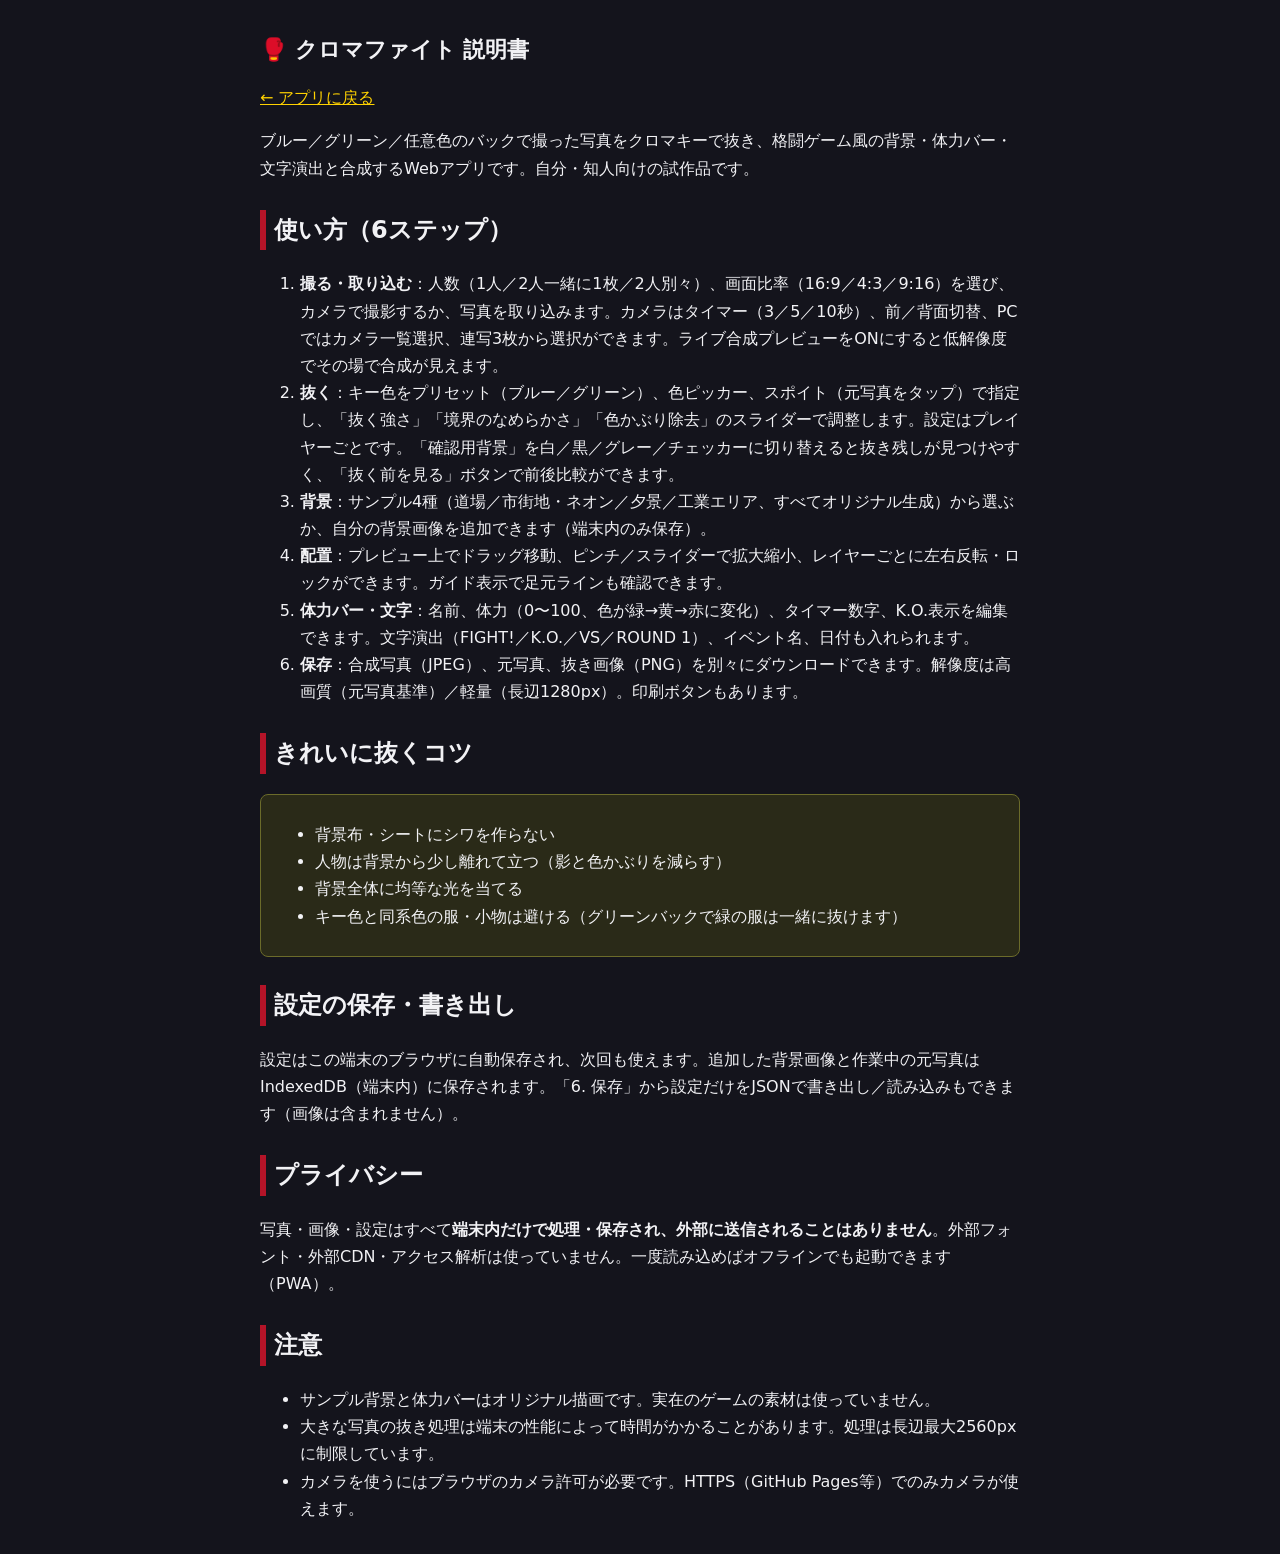
==== manual.html @ 53c2f420 "クロマファイト v1.0.0（説明書付き）" ====
<!DOCTYPE html>
<html lang="ja">
<head>
<meta charset="UTF-8">
<meta name="viewport" content="width=device-width, initial-scale=1">
<title>クロマファイト 説明書</title>
<style>
body{font-family:system-ui,-apple-system,"Hiragino Kaku Gothic ProN",sans-serif;max-width:760px;margin:0 auto;padding:16px;line-height:1.7;background:#14141c;color:#f2f2f5}
h1{font-size:22px}h2{border-left:6px solid #b41428;padding-left:8px;margin-top:28px}
a{color:#ffd200}code{background:#222;padding:2px 6px;border-radius:4px}
.tips{background:#2a2a18;border:1px solid #6b6b2a;border-radius:8px;padding:10px 14px}
</style>
</head>
<body>
<h1>🥊 クロマファイト 説明書</h1>
<p><a href="index.html">← アプリに戻る</a></p>
<p>ブルー／グリーン／任意色のバックで撮った写真をクロマキーで抜き、格闘ゲーム風の背景・体力バー・文字演出と合成するWebアプリです。自分・知人向けの試作品です。</p>

<h2>使い方（6ステップ）</h2>
<ol>
<li><strong>撮る・取り込む</strong>：人数（1人／2人一緒に1枚／2人別々）、画面比率（16:9／4:3／9:16）を選び、カメラで撮影するか、写真を取り込みます。カメラはタイマー（3／5／10秒）、前／背面切替、PCではカメラ一覧選択、連写3枚から選択ができます。ライブ合成プレビューをONにすると低解像度でその場で合成が見えます。</li>
<li><strong>抜く</strong>：キー色をプリセット（ブルー／グリーン）、色ピッカー、スポイト（元写真をタップ）で指定し、「抜く強さ」「境界のなめらかさ」「色かぶり除去」のスライダーで調整します。設定はプレイヤーごとです。「確認用背景」を白／黒／グレー／チェッカーに切り替えると抜き残しが見つけやすく、「抜く前を見る」ボタンで前後比較ができます。</li>
<li><strong>背景</strong>：サンプル4種（道場／市街地・ネオン／夕景／工業エリア、すべてオリジナル生成）から選ぶか、自分の背景画像を追加できます（端末内のみ保存）。</li>
<li><strong>配置</strong>：プレビュー上でドラッグ移動、ピンチ／スライダーで拡大縮小、レイヤーごとに左右反転・ロックができます。ガイド表示で足元ラインも確認できます。</li>
<li><strong>体力バー・文字</strong>：名前、体力（0〜100、色が緑→黄→赤に変化）、タイマー数字、K.O.表示を編集できます。文字演出（FIGHT!／K.O.／VS／ROUND 1）、イベント名、日付も入れられます。</li>
<li><strong>保存</strong>：合成写真（JPEG）、元写真、抜き画像（PNG）を別々にダウンロードできます。解像度は高画質（元写真基準）／軽量（長辺1280px）。印刷ボタンもあります。</li>
</ol>

<h2>きれいに抜くコツ</h2>
<div class="tips">
<ul>
<li>背景布・シートにシワを作らない</li>
<li>人物は背景から少し離れて立つ（影と色かぶりを減らす）</li>
<li>背景全体に均等な光を当てる</li>
<li>キー色と同系色の服・小物は避ける（グリーンバックで緑の服は一緒に抜けます）</li>
</ul>
</div>

<h2>設定の保存・書き出し</h2>
<p>設定はこの端末のブラウザに自動保存され、次回も使えます。追加した背景画像と作業中の元写真はIndexedDB（端末内）に保存されます。「6. 保存」から設定だけをJSONで書き出し／読み込みもできます（画像は含まれません）。</p>

<h2>プライバシー</h2>
<p>写真・画像・設定はすべて<strong>端末内だけで処理・保存され、外部に送信されることはありません</strong>。外部フォント・外部CDN・アクセス解析は使っていません。一度読み込めばオフラインでも起動できます（PWA）。</p>

<h2>注意</h2>
<ul>
<li>サンプル背景と体力バーはオリジナル描画です。実在のゲームの素材は使っていません。</li>
<li>大きな写真の抜き処理は端末の性能によって時間がかかることがあります。処理は長辺最大2560pxに制限しています。</li>
<li>カメラを使うにはブラウザのカメラ許可が必要です。HTTPS（GitHub Pages等）でのみカメラが使えます。</li>
</ul>
</body>
</html>
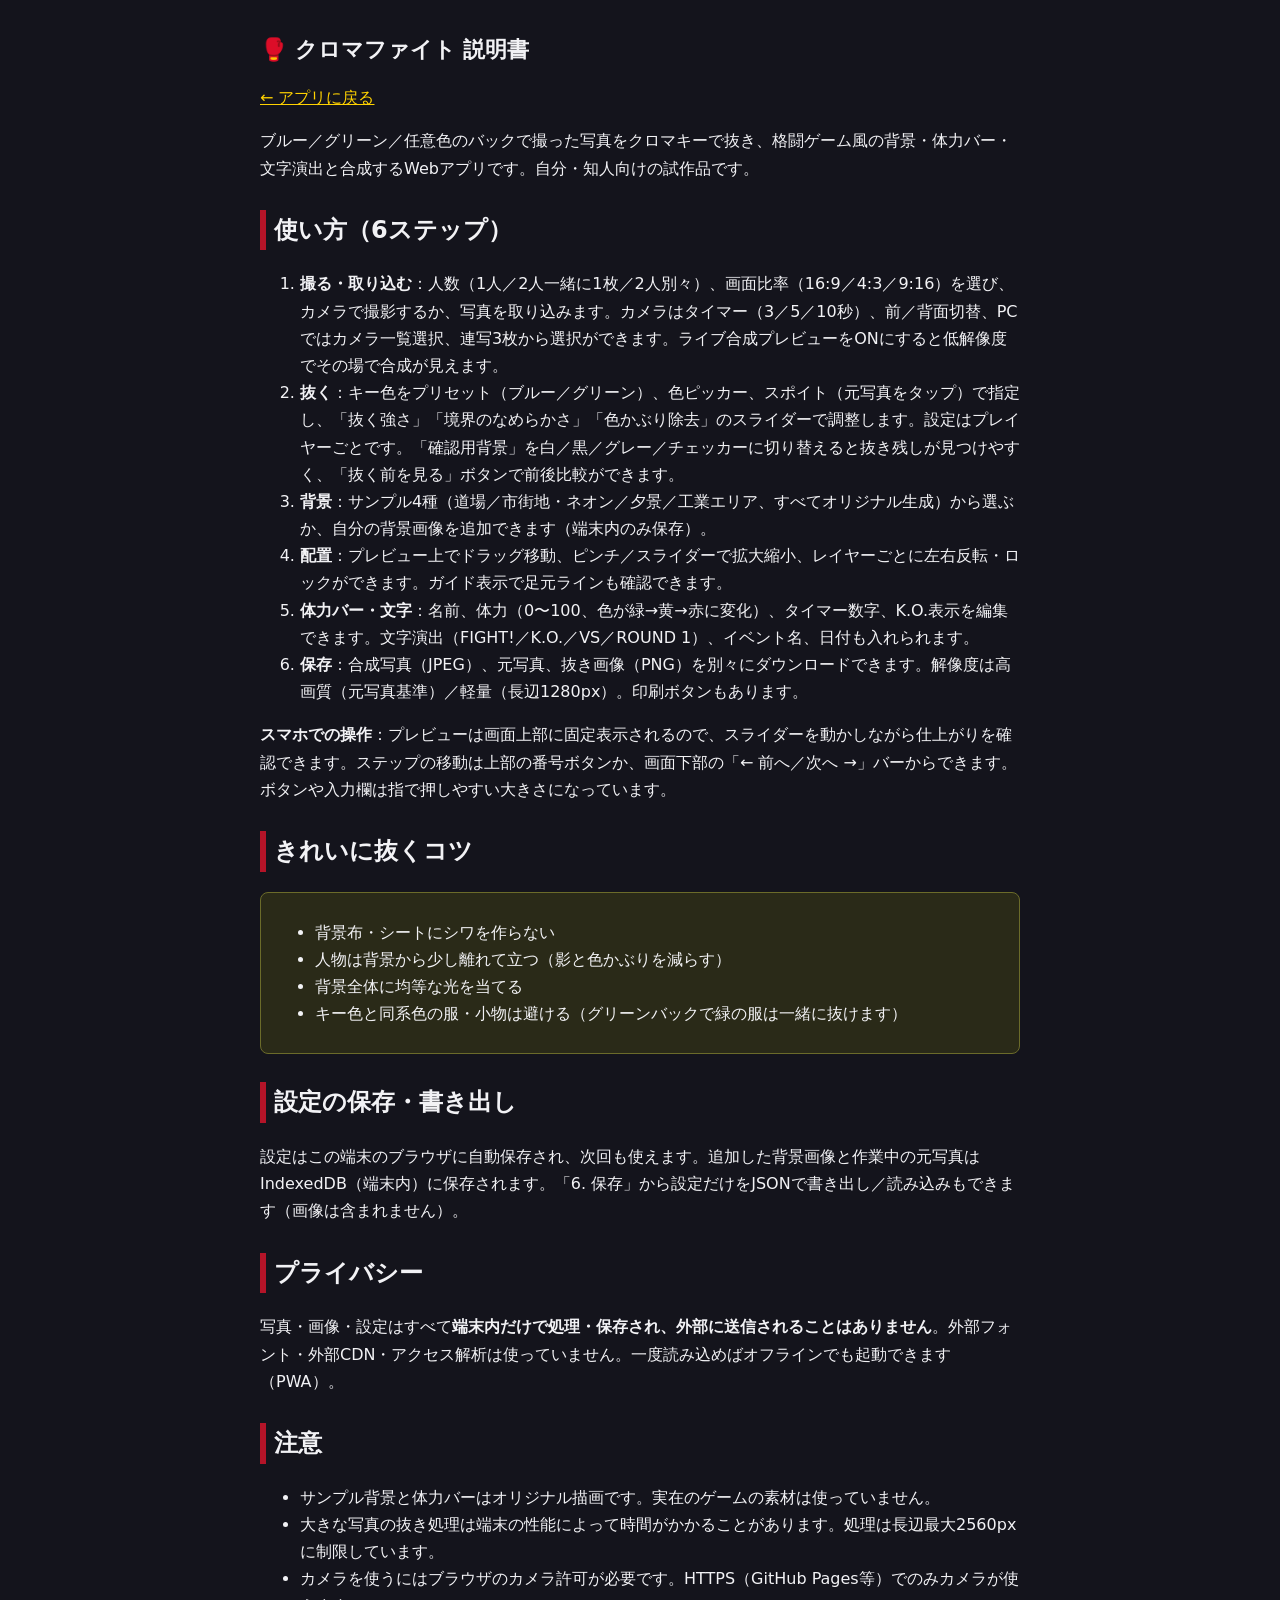
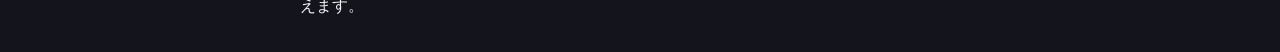
==== commit 367c9e73: "v1.1.0 スマホ向けレイアウト再設計" ====
--- a/manual.html
+++ b/manual.html
@@ -25,6 +25,7 @@
 <li><strong>体力バー・文字</strong>：名前、体力（0〜100、色が緑→黄→赤に変化）、タイマー数字、K.O.表示を編集できます。文字演出（FIGHT!／K.O.／VS／ROUND 1）、イベント名、日付も入れられます。</li>
 <li><strong>保存</strong>：合成写真（JPEG）、元写真、抜き画像（PNG）を別々にダウンロードできます。解像度は高画質（元写真基準）／軽量（長辺1280px）。印刷ボタンもあります。</li>
 </ol>
+<p><strong>スマホでの操作</strong>：プレビューは画面上部に固定表示されるので、スライダーを動かしながら仕上がりを確認できます。ステップの移動は上部の番号ボタンか、画面下部の「← 前へ／次へ →」バーからできます。ボタンや入力欄は指で押しやすい大きさになっています。</p>
 
 <h2>きれいに抜くコツ</h2>
 <div class="tips">
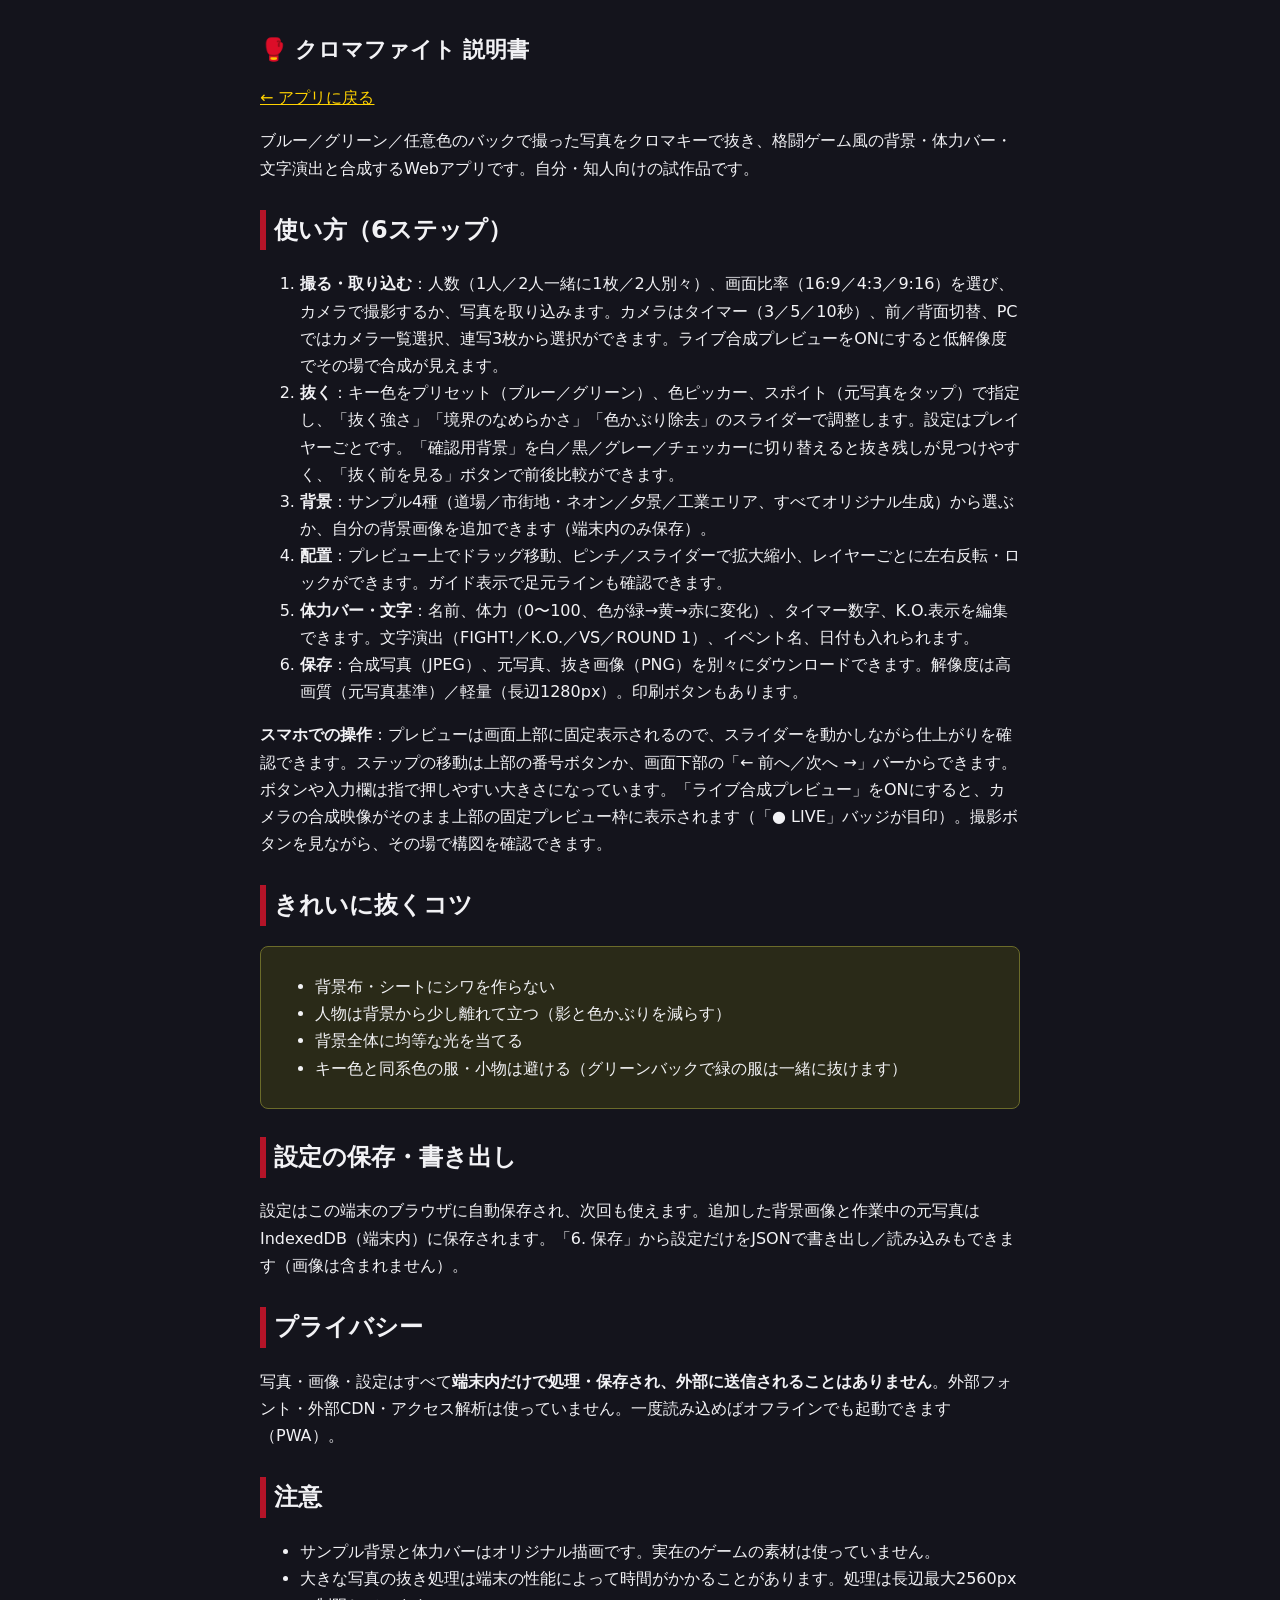
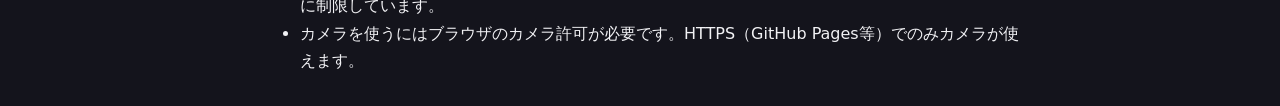
==== commit 9f5c2b96: "v1.1.1 ライブプレビューを上部の固定枠内に表示" ====
--- a/manual.html
+++ b/manual.html
@@ -25,7 +25,7 @@
 <li><strong>体力バー・文字</strong>：名前、体力（0〜100、色が緑→黄→赤に変化）、タイマー数字、K.O.表示を編集できます。文字演出（FIGHT!／K.O.／VS／ROUND 1）、イベント名、日付も入れられます。</li>
 <li><strong>保存</strong>：合成写真（JPEG）、元写真、抜き画像（PNG）を別々にダウンロードできます。解像度は高画質（元写真基準）／軽量（長辺1280px）。印刷ボタンもあります。</li>
 </ol>
-<p><strong>スマホでの操作</strong>：プレビューは画面上部に固定表示されるので、スライダーを動かしながら仕上がりを確認できます。ステップの移動は上部の番号ボタンか、画面下部の「← 前へ／次へ →」バーからできます。ボタンや入力欄は指で押しやすい大きさになっています。</p>
+<p><strong>スマホでの操作</strong>：プレビューは画面上部に固定表示されるので、スライダーを動かしながら仕上がりを確認できます。ステップの移動は上部の番号ボタンか、画面下部の「← 前へ／次へ →」バーからできます。ボタンや入力欄は指で押しやすい大きさになっています。「ライブ合成プレビュー」をONにすると、カメラの合成映像がそのまま上部の固定プレビュー枠に表示されます（「● LIVE」バッジが目印）。撮影ボタンを見ながら、その場で構図を確認できます。</p>
 
 <h2>きれいに抜くコツ</h2>
 <div class="tips">
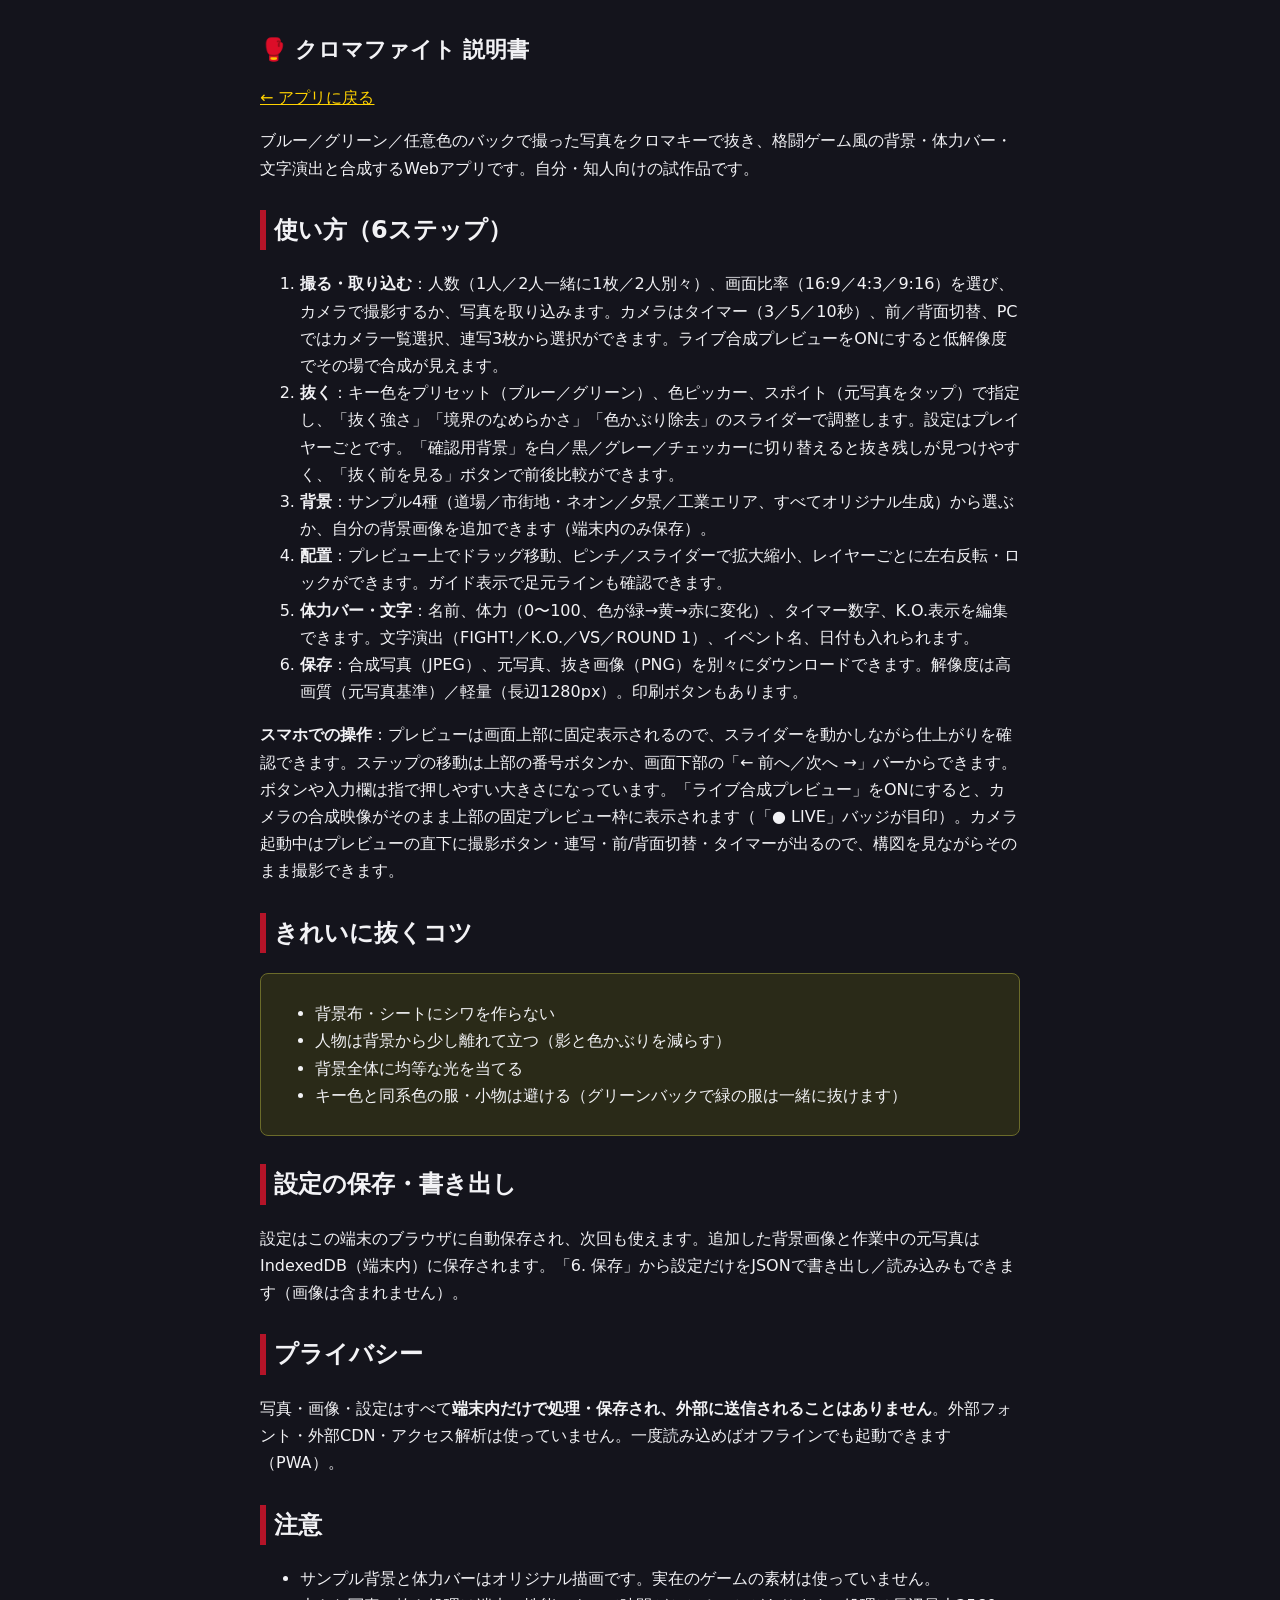
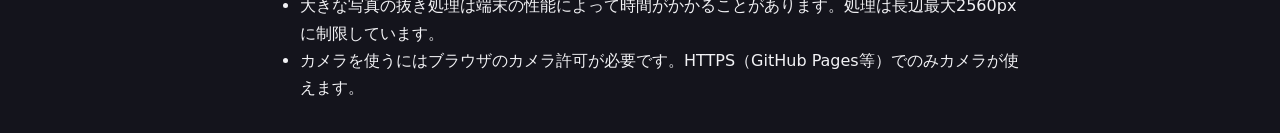
==== commit 036727a8: "v1.1.2 プレビュー直下に撮影ボタンを追加" ====
--- a/manual.html
+++ b/manual.html
@@ -25,7 +25,7 @@
 <li><strong>体力バー・文字</strong>：名前、体力（0〜100、色が緑→黄→赤に変化）、タイマー数字、K.O.表示を編集できます。文字演出（FIGHT!／K.O.／VS／ROUND 1）、イベント名、日付も入れられます。</li>
 <li><strong>保存</strong>：合成写真（JPEG）、元写真、抜き画像（PNG）を別々にダウンロードできます。解像度は高画質（元写真基準）／軽量（長辺1280px）。印刷ボタンもあります。</li>
 </ol>
-<p><strong>スマホでの操作</strong>：プレビューは画面上部に固定表示されるので、スライダーを動かしながら仕上がりを確認できます。ステップの移動は上部の番号ボタンか、画面下部の「← 前へ／次へ →」バーからできます。ボタンや入力欄は指で押しやすい大きさになっています。「ライブ合成プレビュー」をONにすると、カメラの合成映像がそのまま上部の固定プレビュー枠に表示されます（「● LIVE」バッジが目印）。撮影ボタンを見ながら、その場で構図を確認できます。</p>
+<p><strong>スマホでの操作</strong>：プレビューは画面上部に固定表示されるので、スライダーを動かしながら仕上がりを確認できます。ステップの移動は上部の番号ボタンか、画面下部の「← 前へ／次へ →」バーからできます。ボタンや入力欄は指で押しやすい大きさになっています。「ライブ合成プレビュー」をONにすると、カメラの合成映像がそのまま上部の固定プレビュー枠に表示されます（「● LIVE」バッジが目印）。カメラ起動中はプレビューの直下に撮影ボタン・連写・前/背面切替・タイマーが出るので、構図を見ながらそのまま撮影できます。</p>
 
 <h2>きれいに抜くコツ</h2>
 <div class="tips">
